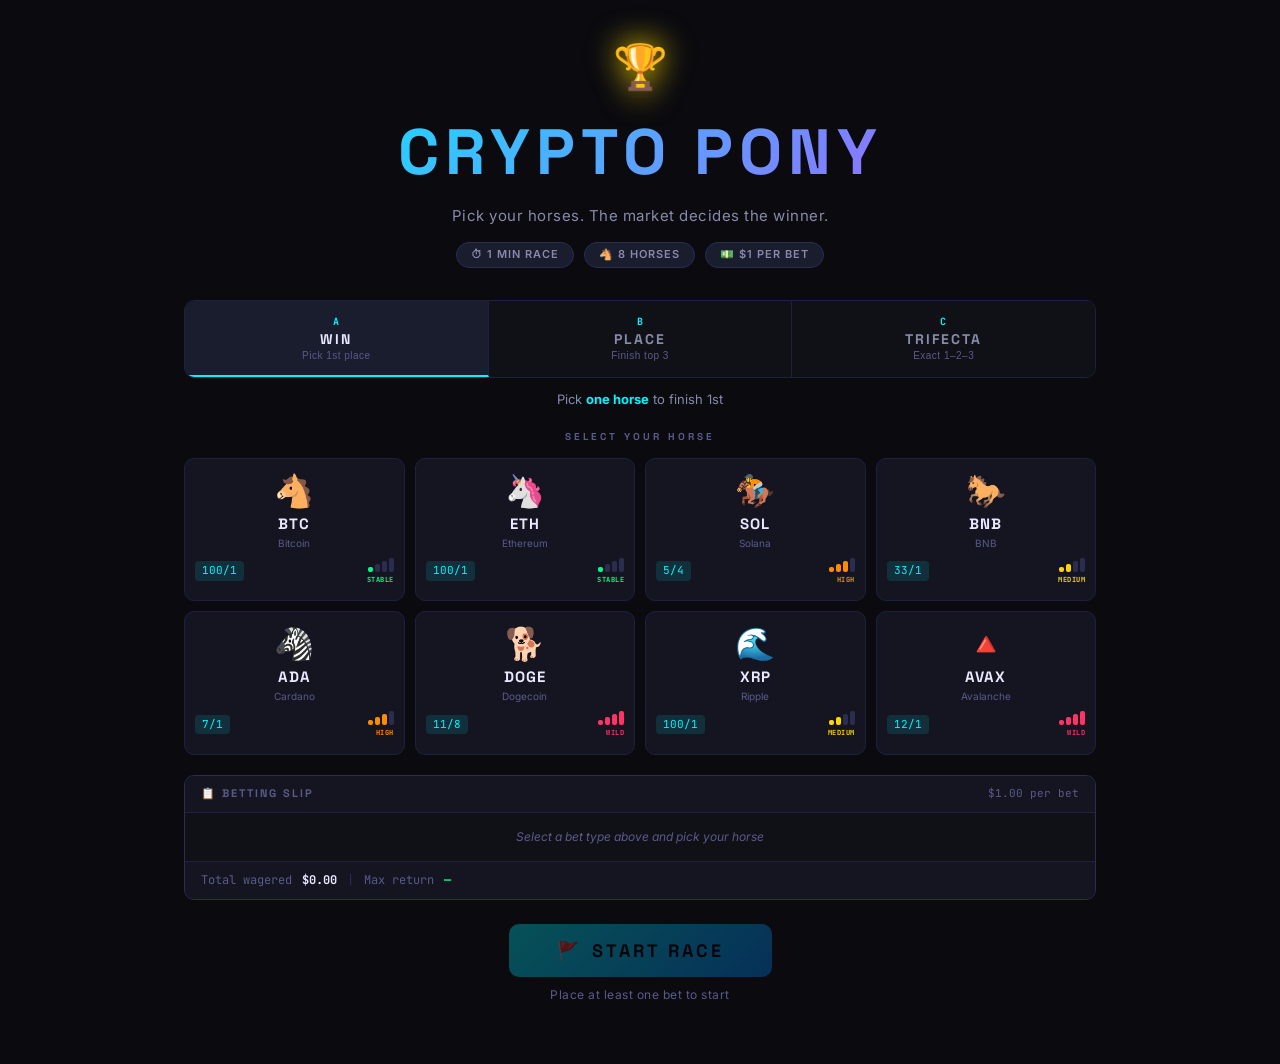
==== index.html @ 546e43b4 "Crypto Pony Races — initial deploy" ====
<!DOCTYPE html>
<html lang="en">
<head>
  <meta charset="UTF-8">
  <meta name="viewport" content="width=device-width, initial-scale=1.0">
  <title>Crypto Pony Races</title>
  <link rel="preconnect" href="https://fonts.googleapis.com">
  <link rel="preconnect" href="https://fonts.gstatic.com" crossorigin>
  <link href="https://fonts.googleapis.com/css2?family=Space+Grotesk:wght@400;700;900&family=Inter:wght@400;500;600&family=JetBrains+Mono:wght@400;700&display=swap" rel="stylesheet">
  <link rel="stylesheet" href="style.css?v=4">
</head>
<body>

  <!-- SCREEN 1: Lobby -->
  <div id="lobby" class="screen active">
    <div class="lobby-inner">

      <header class="lobby-header">
        <div class="logo-mark">🏆</div>
        <h1 class="game-title">CRYPTO PONY</h1>
        <p class="game-subtitle">Pick your horses. The market decides the winner.</p>
        <div class="race-info-bar">
          <span class="info-pill">⏱ 1 MIN RACE</span>
          <span class="info-pill">🐴 8 HORSES</span>
          <span class="info-pill">💵 $1 PER BET</span>
        </div>
      </header>

      <!-- Bet Type Tabs -->
      <div class="bet-tabs-wrapper">
        <div class="bet-tabs">
          <button class="bet-tab active" data-tab="win">
            <span class="bet-tab-key">A</span>
            <span class="bet-tab-label">WIN</span>
            <span class="bet-tab-hint">Pick 1st place</span>
          </button>
          <button class="bet-tab" data-tab="place">
            <span class="bet-tab-key">B</span>
            <span class="bet-tab-label">PLACE</span>
            <span class="bet-tab-hint">Finish top 3</span>
          </button>
          <button class="bet-tab" data-tab="trifecta">
            <span class="bet-tab-key">C</span>
            <span class="bet-tab-label">TRIFECTA</span>
            <span class="bet-tab-hint">Exact 1–2–3</span>
          </button>
        </div>
        <p class="bet-desc" id="bet-desc-text">Pick <strong>one horse</strong> to finish 1st</p>
      </div>

      <!-- Trifecta ordered slots (visible only in trifecta tab) -->
      <div id="trifecta-slots" class="trifecta-slots hidden">
        <div class="trifecta-slot" id="tri-slot-0" data-slot="0">
          <span class="slot-medal">🥇</span>
          <span class="slot-pos">1ST</span>
          <span class="slot-horse">—</span>
        </div>
        <span class="tri-arrow">→</span>
        <div class="trifecta-slot" id="tri-slot-1" data-slot="1">
          <span class="slot-medal">🥈</span>
          <span class="slot-pos">2ND</span>
          <span class="slot-horse">—</span>
        </div>
        <span class="tri-arrow">→</span>
        <div class="trifecta-slot" id="tri-slot-2" data-slot="2">
          <span class="slot-medal">🥉</span>
          <span class="slot-pos">3RD</span>
          <span class="slot-horse">—</span>
        </div>
      </div>

      <!-- Horse Cards -->
      <section class="betting-section">
        <h2 class="section-label">SELECT YOUR HORSE</h2>
        <div id="betting-panel" class="betting-panel">
          <!-- injected by JS -->
        </div>
      </section>

      <!-- Betting Slip Summary -->
      <div class="bet-summary">
        <div class="bet-summary-header">
          <span class="bet-summary-title">📋 BETTING SLIP</span>
          <span class="bet-summary-stake">$1.00 per bet</span>
        </div>
        <div id="summary-rows" class="summary-rows">
          <!-- injected by updateBetSummary() -->
        </div>
        <div class="summary-totals">
          <span class="summary-total-label">Total wagered</span>
          <span id="summary-wagered" class="summary-total-value">$0.00</span>
          <span class="summary-sep">|</span>
          <span class="summary-total-label">Max return</span>
          <span id="summary-return" class="summary-total-value summary-green">—</span>
        </div>
      </div>

      <div class="start-area">
        <button id="start-race-btn" class="btn-start" disabled>
          <span class="btn-icon">🚩</span>
          START RACE
        </button>
        <p id="start-hint" class="start-hint">Place at least one bet to start</p>
      </div>

    </div>
  </div>

  <!-- SCREEN 2: Active Race -->
  <div id="race-screen" class="screen">
    <div class="race-inner">
      <header class="race-header">
        <div class="race-title-block">
          <span class="race-label">CRYPTO PONY RACES</span>
          <span class="race-status">RACE IN PROGRESS</span>
        </div>
        <div class="timer-block">
          <div class="timer-label">TIME REMAINING</div>
          <div id="timer-display" class="timer-display">1:00</div>
        </div>
        <div class="leaderboard-mini">
          <div class="leader-label">LEADING</div>
          <div id="leader-name" class="leader-name">—</div>
        </div>
      </header>

      <div id="track-container" class="track-container">
        <!-- crowd strips + lanes injected by JS -->
      </div>

      <div id="gain-ticker" class="gain-ticker">
        <!-- injected by JS -->
      </div>
    </div>
  </div>

  <!-- SCREEN 3: Results -->
  <div id="results-screen" class="screen">
    <div class="results-inner">

      <div id="winner-banner" class="winner-banner">
        <div class="winner-crown">👑</div>
        <div id="winner-emoji" class="winner-emoji"></div>
        <div id="winner-name" class="winner-name"></div>
        <div id="winner-gain" class="winner-gain"></div>
      </div>

      <div class="bet-results-section">
        <h3 class="section-label">YOUR BETS</h3>
        <div id="bet-results-table" class="bet-results-table"></div>
        <div id="bet-net-row" class="bet-net-row"></div>
      </div>

      <div class="podium-section">
        <h3 class="section-label">FINAL STANDINGS</h3>
        <div id="results-table" class="results-table"></div>
      </div>

      <button id="race-again-btn" class="btn-race-again">
        <span class="btn-icon">🔄</span>
        RACE AGAIN
      </button>
    </div>
  </div>

  <script src="game.js?v=4"></script>
</body>
</html>
---- style.css ----
/* ============================================================
   CRYPTO PONY — Styles v3
   ============================================================ */

/* --- Variables & Reset ---------------------------------------- */
:root {
  --bg:           #0a0a0f;
  --surface:      #0f1117;
  --surface-2:    #141520;
  --surface-3:    #1a1d2e;
  --border:       #1e2040;
  --border-glow:  #2a2d50;

  --cyan:         #00f5ff;
  --cyan-dim:     rgba(0, 245, 255, 0.12);
  --cyan-glow:    rgba(0, 245, 255, 0.4);
  --purple:       #b44fff;
  --purple-dim:   rgba(180, 79, 255, 0.15);
  --purple-glow:  rgba(180, 79, 255, 0.4);
  --gold:         #ffd700;
  --gold-dim:     rgba(255, 215, 0, 0.15);
  --gold-glow:    rgba(255, 215, 0, 0.5);
  --green:        #00ff88;
  --green-dim:    rgba(0, 255, 136, 0.12);
  --red:          #ff3366;
  --red-dim:      rgba(255, 51, 102, 0.12);

  --text:         #e8e8ff;
  --text-muted:   #5a5a8a;
  --text-dim:     #888aaa;

  --font-head:    'Space Grotesk', sans-serif;
  --font-body:    'Inter', sans-serif;
  --font-mono:    'JetBrains Mono', monospace;

  --track-h:      72px;
  --radius:       10px;

  /* Racetrack colours */
  --grass:        #2a6020;
  --grass-dark:   #1e4818;
  --dirt:         #c4956a;
  --dirt-dark:    #b07a50;
  --gate-dark:    #111;
  --gate-mid:     #555;
  --gate-edge:    #999;
}

*, *::before, *::after { box-sizing: border-box; margin: 0; padding: 0; }
html, body { height: 100%; }

body {
  background: var(--bg);
  color: var(--text);
  font-family: var(--font-body);
  line-height: 1.4;
  overflow-x: hidden;
}

/* --- Screens -------------------------------------------------- */
.screen { display: none; min-height: 100vh; }
.screen.active { display: block; }
.hidden { display: none !important; }

/* ============================================================
   LOBBY
   ============================================================ */

.lobby-inner {
  max-width: 960px;
  margin: 0 auto;
  padding: 36px 24px 60px;
}

/* --- Header -------------------------------------------------- */
.lobby-header { text-align: center; margin-bottom: 32px; }

.logo-mark {
  font-size: 44px;
  margin-bottom: 10px;
  filter: drop-shadow(0 0 16px var(--gold));
  animation: floatTrophy 3s ease-in-out infinite;
  display: block;
}

@keyframes floatTrophy {
  0%, 100% { transform: translateY(0); }
  50%       { transform: translateY(-7px); }
}

.game-title {
  font-family: var(--font-head);
  font-size: clamp(36px, 6vw, 64px);
  font-weight: 900;
  letter-spacing: 6px;
  background: linear-gradient(135deg, var(--cyan) 0%, var(--purple) 100%);
  -webkit-background-clip: text;
  -webkit-text-fill-color: transparent;
  background-clip: text;
  margin-bottom: 8px;
}

.game-subtitle {
  font-size: 15px;
  color: var(--text-dim);
  letter-spacing: 0.5px;
  margin-bottom: 16px;
}

.race-info-bar {
  display: flex;
  gap: 10px;
  justify-content: center;
  flex-wrap: wrap;
}

.info-pill {
  background: var(--surface-3);
  border: 1px solid var(--border-glow);
  border-radius: 100px;
  padding: 4px 14px;
  font-size: 11px;
  font-weight: 600;
  letter-spacing: 1px;
  color: var(--text-dim);
}

.section-label {
  font-family: var(--font-head);
  font-size: 10px;
  font-weight: 700;
  letter-spacing: 3px;
  color: var(--text-muted);
  margin-bottom: 14px;
  text-align: center;
}

/* --- Bet Type Tabs ------------------------------------------- */
.bet-tabs-wrapper {
  margin-bottom: 20px;
}

.bet-tabs {
  display: flex;
  border: 1px solid var(--border);
  border-radius: var(--radius);
  overflow: hidden;
  margin-bottom: 12px;
}

.bet-tab {
  flex: 1;
  background: var(--surface);
  border: none;
  border-right: 1px solid var(--border);
  padding: 14px 10px;
  cursor: pointer;
  transition: background 0.2s;
  display: flex;
  flex-direction: column;
  align-items: center;
  gap: 2px;
  color: var(--text-dim);
}

.bet-tab:last-child { border-right: none; }

.bet-tab:hover { background: var(--surface-2); }

.bet-tab.active {
  background: var(--surface-3);
  border-bottom: 2px solid var(--cyan);
  color: var(--text);
}

.bet-tab-key {
  font-family: var(--font-mono);
  font-size: 10px;
  font-weight: 700;
  color: var(--cyan);
  letter-spacing: 1px;
}

.bet-tab-label {
  font-family: var(--font-head);
  font-size: 14px;
  font-weight: 700;
  letter-spacing: 2px;
}

.bet-tab-hint {
  font-size: 10px;
  color: var(--text-muted);
  letter-spacing: 0.5px;
}

.bet-desc {
  font-size: 13px;
  color: var(--text-dim);
  text-align: center;
  min-height: 20px;
}

.bet-desc strong { color: var(--cyan); }

/* --- Trifecta Slots ------------------------------------------ */
.trifecta-slots {
  display: flex;
  align-items: center;
  justify-content: center;
  gap: 10px;
  margin-bottom: 20px;
  padding: 16px;
  background: var(--surface);
  border: 1px solid var(--border);
  border-radius: var(--radius);
}

.trifecta-slot {
  display: flex;
  flex-direction: column;
  align-items: center;
  gap: 4px;
  width: 110px;
  padding: 12px 8px;
  background: var(--surface-2);
  border: 1px dashed var(--border-glow);
  border-radius: 8px;
  cursor: pointer;
  transition: border-color 0.2s, box-shadow 0.2s, background 0.2s;
}

.trifecta-slot:hover {
  border-color: var(--text-muted);
}

.trifecta-slot.filled {
  border-style: solid;
  background: var(--surface-3);
}

.trifecta-slot.filled:nth-child(1) {
  border-color: var(--gold);
  box-shadow: 0 0 12px var(--gold-dim);
}
.trifecta-slot:nth-child(3).filled {
  border-color: #aaa;
  box-shadow: 0 0 12px rgba(170,170,170,0.2);
}
.trifecta-slot:nth-child(5).filled {
  border-color: #cd7f32;
  box-shadow: 0 0 12px rgba(205,127,50,0.2);
}

.slot-medal { font-size: 18px; line-height: 1; }

.slot-pos {
  font-family: var(--font-mono);
  font-size: 9px;
  font-weight: 700;
  letter-spacing: 2px;
  color: var(--text-muted);
}

.slot-horse {
  font-family: var(--font-head);
  font-size: 13px;
  font-weight: 700;
  color: var(--text);
  white-space: nowrap;
}

.tri-arrow {
  font-size: 20px;
  color: var(--text-muted);
  flex-shrink: 0;
}

/* --- Horse Cards -------------------------------------------- */
.betting-section { margin-bottom: 20px; }

.betting-panel {
  display: grid;
  grid-template-columns: repeat(4, 1fr);
  gap: 10px;
}

.horse-card {
  background: var(--surface-2);
  border: 1px solid var(--border);
  border-radius: var(--radius);
  padding: 16px 10px;
  cursor: pointer;
  transition: border-color 0.2s, box-shadow 0.2s, transform 0.15s;
  text-align: center;
  user-select: none;
  position: relative;
  overflow: hidden;
}

.horse-card::before {
  content: '';
  position: absolute;
  inset: 0;
  background: linear-gradient(135deg, var(--purple-dim) 0%, transparent 60%);
  opacity: 0;
  transition: opacity 0.2s;
}

.horse-card:hover { border-color: var(--border-glow); transform: translateY(-2px); }
.horse-card:hover::before { opacity: 0.5; }

/* Win/Place selection — purple */
.horse-card.selected {
  border-color: var(--purple);
  box-shadow: 0 0 18px var(--purple-glow), inset 0 0 16px var(--purple-dim);
  transform: translateY(-2px);
}
.horse-card.selected::before { opacity: 1; }

/* Trifecta position colours */
.horse-card.tri-1 {
  border-color: var(--gold);
  box-shadow: 0 0 18px var(--gold-dim);
}
.horse-card.tri-2 {
  border-color: #aaa;
  box-shadow: 0 0 18px rgba(170,170,170,0.25);
}
.horse-card.tri-3 {
  border-color: #cd7f32;
  box-shadow: 0 0 18px rgba(205,127,50,0.25);
}

.card-selected-badge {
  position: absolute;
  top: 6px;
  right: 6px;
  background: var(--purple);
  color: #fff;
  font-size: 8px;
  font-weight: 700;
  letter-spacing: 0.5px;
  border-radius: 4px;
  padding: 2px 5px;
  opacity: 0;
  transition: opacity 0.2s;
}
.horse-card.selected .card-selected-badge { opacity: 1; }

.card-emoji { font-size: 32px; display: block; margin-bottom: 6px; line-height: 1; }
.card-symbol {
  font-family: var(--font-head);
  font-size: 15px;
  font-weight: 700;
  display: block;
  margin-bottom: 2px;
  letter-spacing: 1px;
}
.card-name { font-size: 10px; color: var(--text-muted); display: block; margin-bottom: 8px; }

.card-meta {
  display: flex;
  align-items: center;
  justify-content: space-between;
  gap: 6px;
}

.card-odds {
  font-family: var(--font-mono);
  font-size: 11px;
  color: var(--cyan);
  background: var(--cyan-dim);
  border-radius: 4px;
  padding: 2px 7px;
  white-space: nowrap;
}

.card-vol {
  display: flex;
  flex-direction: column;
  align-items: flex-end;
  gap: 3px;
}

.vol-bars { display: flex; gap: 2px; align-items: flex-end; }
.vol-bar { width: 5px; border-radius: 2px; background: var(--border-glow); }
.vol-bars .vol-bar:nth-child(1) { height: 5px; }
.vol-bars .vol-bar:nth-child(2) { height: 8px; }
.vol-bars .vol-bar:nth-child(3) { height: 11px; }
.vol-bars .vol-bar:nth-child(4) { height: 14px; }

.vol-label {
  font-size: 7px;
  font-weight: 700;
  letter-spacing: 0.5px;
  font-family: var(--font-mono);
}

/* --- Betting Slip -------------------------------------------- */
.bet-summary {
  background: var(--surface);
  border: 1px solid var(--border-glow);
  border-radius: var(--radius);
  padding: 0;
  margin-bottom: 24px;
  overflow: hidden;
}

.bet-summary-header {
  display: flex;
  align-items: center;
  justify-content: space-between;
  padding: 10px 16px;
  background: var(--surface-2);
  border-bottom: 1px solid var(--border);
}

.bet-summary-title {
  font-family: var(--font-head);
  font-size: 11px;
  font-weight: 700;
  letter-spacing: 2px;
  color: var(--text-muted);
}

.bet-summary-stake {
  font-family: var(--font-mono);
  font-size: 11px;
  color: var(--text-muted);
}

.summary-rows { padding: 4px 0; min-height: 44px; }

.summary-empty {
  font-size: 12px;
  color: var(--text-muted);
  text-align: center;
  padding: 12px 16px;
  font-style: italic;
}

.summary-row {
  display: flex;
  align-items: center;
  gap: 10px;
  padding: 8px 16px;
  border-bottom: 1px solid var(--border);
  font-size: 13px;
}
.summary-row:last-child { border-bottom: none; }

.summary-type {
  font-family: var(--font-mono);
  font-size: 10px;
  font-weight: 700;
  color: var(--cyan);
  width: 100px;
  flex-shrink: 0;
  letter-spacing: 0.5px;
}

.summary-pick {
  flex: 1;
  font-weight: 600;
  font-size: 13px;
  white-space: nowrap;
  overflow: hidden;
  text-overflow: ellipsis;
}

.summary-pays {
  font-family: var(--font-mono);
  font-size: 12px;
  color: var(--text-dim);
  white-space: nowrap;
}
.summary-pays strong { color: var(--green); }

.summary-totals {
  display: flex;
  align-items: center;
  gap: 10px;
  padding: 10px 16px;
  background: var(--surface-2);
  border-top: 1px solid var(--border);
  font-family: var(--font-mono);
  font-size: 12px;
}

.summary-total-label { color: var(--text-muted); }
.summary-total-value { font-weight: 700; color: var(--text); }
.summary-green { color: var(--green) !important; }
.summary-sep { color: var(--border-glow); }

/* --- Start Button ------------------------------------------- */
.start-area { text-align: center; }

.btn-start {
  background: linear-gradient(135deg, var(--cyan) 0%, #0088ff 100%);
  color: #000;
  border: none;
  border-radius: var(--radius);
  padding: 15px 48px;
  font-family: var(--font-head);
  font-size: 18px;
  font-weight: 700;
  letter-spacing: 3px;
  cursor: pointer;
  transition: opacity 0.2s, transform 0.15s, box-shadow 0.2s;
  box-shadow: 0 0 32px var(--cyan-glow);
  display: inline-flex;
  align-items: center;
  gap: 10px;
  margin-bottom: 10px;
}
.btn-start:hover:not(:disabled) {
  transform: translateY(-2px);
  box-shadow: 0 4px 40px var(--cyan-glow);
}
.btn-start:disabled { opacity: 0.3; cursor: not-allowed; box-shadow: none; }
.btn-icon { font-size: 18px; }

.start-hint {
  font-size: 12px;
  color: var(--text-muted);
  letter-spacing: 0.5px;
}

/* ============================================================
   RACE SCREEN
   ============================================================ */

.race-inner {
  max-width: 1100px;
  margin: 0 auto;
  padding: 16px 20px 28px;
}

/* --- Race Header -------------------------------------------- */
.race-header {
  display: flex;
  align-items: center;
  justify-content: space-between;
  background: var(--surface);
  border: 1px solid var(--border);
  border-radius: var(--radius);
  padding: 14px 22px;
  margin-bottom: 16px;
  gap: 20px;
}

.race-title-block { display: flex; flex-direction: column; gap: 3px; }

.race-label {
  font-family: var(--font-head);
  font-size: 12px;
  font-weight: 700;
  letter-spacing: 3px;
  color: var(--text-muted);
}

.race-status {
  font-family: var(--font-head);
  font-size: 11px;
  font-weight: 600;
  letter-spacing: 2px;
  color: var(--green);
}

.timer-block { text-align: center; }

.timer-label {
  font-size: 8px;
  letter-spacing: 3px;
  color: var(--text-muted);
  margin-bottom: 3px;
}

.timer-display {
  font-family: var(--font-head);
  font-size: 52px;
  font-weight: 900;
  color: var(--cyan);
  text-shadow: 0 0 24px var(--cyan-glow);
  letter-spacing: 4px;
  line-height: 1;
  transition: color 0.5s, text-shadow 0.5s;
}

.timer-display.urgent {
  color: var(--red);
  text-shadow: 0 0 24px rgba(255, 51, 102, 0.6);
  animation: timerPulse 0.5s ease-in-out infinite alternate;
}

@keyframes timerPulse {
  from { opacity: 1; }
  to   { opacity: 0.5; }
}

.leaderboard-mini { text-align: right; }
.leader-label {
  font-size: 8px;
  letter-spacing: 3px;
  color: var(--text-muted);
  margin-bottom: 3px;
}
.leader-name {
  font-family: var(--font-head);
  font-size: 20px;
  font-weight: 700;
  color: var(--gold);
  text-shadow: 0 0 12px var(--gold-glow);
}

/* --- Race Track -------------------------------------------- */

.track-container {
  /* Outer green grass frame */
  background: var(--grass);
  border: 3px solid var(--grass-dark);
  border-radius: var(--radius);
  padding: 0;
  display: flex;
  flex-direction: column;
  gap: 1px;           /* thin gap between lanes = chalk lines */
  margin-bottom: 14px;
  position: relative;
  overflow: hidden;
  box-shadow: 0 4px 24px rgba(0,0,0,0.6), inset 0 0 0 1px rgba(255,255,255,0.05);
}

/* "FINISH" text label above finish stripe */
.track-container::after {
  content: '🏁 FINISH';
  position: absolute;
  right: calc(10% - 4px);
  top: 6px;
  font-size: 8px;
  font-weight: 900;
  letter-spacing: 1px;
  color: #fff;
  font-family: var(--font-head);
  background: rgba(0,0,0,0.6);
  padding: 1px 4px;
  border-radius: 3px;
  z-index: 30;
  pointer-events: none;
}

/* Crowd strips (top & bottom) */
.crowd-strip {
  background: linear-gradient(to bottom, #1e4818, var(--grass));
  color: rgba(255,255,255,0.8);
  font-size: 14px;
  padding: 4px 0;
  letter-spacing: 4px;
  white-space: nowrap;
  overflow: hidden;
  user-select: none;
  text-align: center;
  flex-shrink: 0;
  /* Subtle crowd animation */
  animation: crowdSway 4s ease-in-out infinite;
}
.crowd-strip:last-child {
  background: linear-gradient(to top, #1e4818, var(--grass));
  animation-delay: -2s;
}

@keyframes crowdSway {
  0%, 100% { letter-spacing: 4px; }
  50%       { letter-spacing: 5.5px; }
}

/* Individual lane — dirt track */
.lane {
  position: relative;
  height: var(--track-h);
  background: linear-gradient(to bottom, var(--dirt) 0%, var(--dirt-dark) 100%);
  overflow: visible;
  flex-shrink: 0;
}

.lane:nth-child(even) {
  background: linear-gradient(to bottom, #b88050 0%, #a87040 100%);
}

/* Starting gate bars — left edge of each lane */
.lane::before {
  content: '';
  position: absolute;
  left: 0;
  top: 0;
  bottom: 0;
  width: 18px;
  background:
    linear-gradient(90deg, #1a1a1a 0%, #1a1a1a 85%, var(--gate-edge) 85%, var(--gate-edge) 100%),
    repeating-linear-gradient(
      to bottom,
      var(--gate-dark)  0px,
      var(--gate-dark)  5px,
      var(--gate-mid)   5px,
      var(--gate-mid)   8px
    );
  z-index: 5;
}

/* Finish line — right side of each lane, black & white stripes */
.lane::after {
  content: '';
  position: absolute;
  right: 10%;
  top: 0;
  bottom: 0;
  width: 8px;
  background: repeating-linear-gradient(
    to bottom,
    #000 0px,   #000 5px,
    #fff 5px,   #fff 10px
  );
  opacity: 0.55;
  z-index: 3;
}

/* User-bet lane gets a purple left glow */
.lane.user-bet-lane {
  box-shadow: inset 4px 0 0 var(--purple), inset 0 0 24px rgba(180,79,255,0.15);
}

/* Rank badge (#1, #2…) near finish line */
.lane-rank {
  position: absolute;
  right: 12%;
  top: 50%;
  transform: translateY(-50%);
  font-family: var(--font-mono);
  font-size: 11px;
  font-weight: 700;
  color: rgba(0,0,0,0.35);
  z-index: 2;
  pointer-events: none;
}

/* Horse element — horizontal layout [emoji] [SYMBOL / gain%] */
.horse {
  position: absolute;
  left: 2%;
  top: 50%;
  transform: translateY(-50%);
  display: flex;
  flex-direction: row;
  align-items: center;
  gap: 5px;
  z-index: 10;
  transition: left 1.8s cubic-bezier(0.25, 0.46, 0.45, 0.94);
}

/* Gallop — bobs on transform (separate from left transition) */
.horse.racing {
  animation: gallop 0.32s ease-in-out infinite alternate;
}

@keyframes gallop {
  from { transform: translateY(calc(-50% - 4px)) rotate(-2deg); }
  to   { transform: translateY(calc(-50% + 4px)) rotate(2deg); }
}

/* Crown floats above the horse, positioned relative to .horse */
.horse-crown {
  position: absolute;
  top: -18px;
  left: 14px;     /* roughly above the emoji center */
  font-size: 13px;
  z-index: 15;
  pointer-events: none;
  animation: crownFloat 1.2s ease-in-out infinite alternate;
}

@keyframes crownFloat {
  from { transform: translateY(0); }
  to   { transform: translateY(-3px); }
}

/* Emoji — flip horizontally so horses face RIGHT (direction of travel) */
.horse-emoji {
  font-size: 30px;
  line-height: 1;
  flex-shrink: 0;
  display: inline-block;
  transform: scaleX(-1);
  filter: drop-shadow(0 2px 6px rgba(0,0,0,0.5));
}

/* Label pill: SYMBOL on top, gain% below */
.horse-tag {
  display: flex;
  flex-direction: column;
  align-items: flex-start;
  gap: 1px;
  background: rgba(0, 0, 0, 0.65);
  border-radius: 5px;
  padding: 2px 6px;
  border: 1px solid rgba(255,255,255,0.1);
  backdrop-filter: blur(2px);
}

.horse-symbol {
  font-family: var(--font-head);
  font-size: 11px;
  font-weight: 700;
  color: #fff;
  letter-spacing: 0.5px;
  white-space: nowrap;
  line-height: 1.2;
}

.horse-gain-label {
  font-family: var(--font-mono);
  font-size: 9px;
  font-weight: 700;
  white-space: nowrap;
  line-height: 1.2;
}

.horse-gain-label.positive { color: var(--green); }
.horse-gain-label.negative { color: var(--red); }
.horse-gain-label.neutral  { color: rgba(255,255,255,0.5); }

/* --- Gain Ticker -------------------------------------------- */
.gain-ticker {
  display: flex;
  gap: 6px;
  flex-wrap: wrap;
  padding: 10px 14px;
  background: var(--surface);
  border: 1px solid var(--border);
  border-radius: var(--radius);
}

.ticker-item {
  display: flex;
  align-items: center;
  gap: 5px;
  font-family: var(--font-mono);
  font-size: 11px;
  padding: 3px 9px;
  background: var(--surface-2);
  border-radius: 6px;
  border: 1px solid var(--border);
  transition: border-color 0.3s, background 0.3s;
}

.ticker-item.leader {
  border-color: var(--gold);
  background: var(--gold-dim);
}

.ticker-symbol { font-weight: 700; color: var(--text); }
.ticker-gain.positive { color: var(--green); font-weight: 700; }
.ticker-gain.negative { color: var(--red);   font-weight: 700; }
.ticker-gain.neutral  { color: var(--text-muted); }

/* ============================================================
   RESULTS SCREEN
   ============================================================ */

.results-inner {
  max-width: 700px;
  margin: 0 auto;
  padding: 36px 24px 60px;
  text-align: center;
}

/* --- Winner Banner ------------------------------------------ */
.winner-banner { margin-bottom: 32px; animation: fadeIn 0.8s ease-out; }

@keyframes fadeIn {
  from { opacity: 0; transform: translateY(20px); }
  to   { opacity: 1; transform: translateY(0); }
}

.winner-crown {
  font-size: 48px;
  display: block;
  margin-bottom: 6px;
  animation: crownBounce 0.8s ease-out;
}

@keyframes crownBounce {
  0%   { transform: translateY(-30px); opacity: 0; }
  60%  { transform: translateY(6px); opacity: 1; }
  100% { transform: translateY(0); }
}

.winner-emoji  { font-size: 64px; display: block; margin-bottom: 8px; animation: winnerPop 0.5s 0.2s both; }

@keyframes winnerPop {
  from { transform: scale(0.4); opacity: 0; }
  to   { transform: scale(1);   opacity: 1; }
}

.winner-name {
  font-family: var(--font-head);
  font-size: clamp(40px, 8vw, 68px);
  font-weight: 900;
  color: var(--gold);
  text-shadow: 0 0 40px var(--gold-glow);
  letter-spacing: 4px;
  animation: goldPulse 1.5s ease-in-out infinite alternate;
  margin-bottom: 6px;
}

@keyframes goldPulse {
  from { text-shadow: 0 0 20px var(--gold-glow); }
  to   { text-shadow: 0 0 60px var(--gold-glow), 0 0 100px rgba(255,215,0,0.2); }
}

.winner-gain {
  font-family: var(--font-mono);
  font-size: 20px;
  font-weight: 700;
  color: var(--green);
}

/* --- Bet Results -------------------------------------------- */
.bet-results-section {
  margin-bottom: 28px;
  text-align: left;
  animation: fadeIn 0.8s 0.3s both;
}

.bet-results-table {
  display: flex;
  flex-direction: column;
  gap: 6px;
  margin-bottom: 6px;
}

.bet-result-row {
  display: flex;
  align-items: center;
  gap: 10px;
  padding: 10px 14px;
  border-radius: 8px;
  border: 1px solid var(--border);
  background: var(--surface-2);
}

.bet-result-row.bet-won {
  border-color: var(--green);
  background: var(--green-dim);
}

.bet-result-row.bet-lost {
  border-color: var(--border);
  background: var(--surface-2);
}

.br-type {
  font-family: var(--font-mono);
  font-size: 9px;
  font-weight: 700;
  letter-spacing: 0.5px;
  color: var(--cyan);
  width: 90px;
  flex-shrink: 0;
}

.br-middle {
  flex: 1;
  display: flex;
  flex-direction: column;
  gap: 2px;
  overflow: hidden;
}

.br-pick {
  font-size: 13px;
  font-weight: 600;
  color: var(--text);
  white-space: nowrap;
  overflow: hidden;
  text-overflow: ellipsis;
}

.br-finish {
  font-size: 11px;
  color: var(--text-muted);
  white-space: nowrap;
  overflow: hidden;
  text-overflow: ellipsis;
}

.br-pnl {
  font-family: var(--font-mono);
  font-size: 15px;
  font-weight: 700;
  white-space: nowrap;
  flex-shrink: 0;
}

.br-pnl.positive { color: var(--green); }
.br-pnl.negative { color: var(--red); }

.bet-net-row {
  display: flex;
  align-items: center;
  justify-content: space-between;
  padding: 10px 14px;
  border-top: 2px solid var(--border-glow);
  margin-top: 2px;
}

.net-label {
  font-family: var(--font-head);
  font-size: 11px;
  font-weight: 700;
  letter-spacing: 2px;
  color: var(--text-muted);
}

.net-value {
  font-family: var(--font-head);
  font-size: 20px;
  font-weight: 900;
}

.net-value.positive { color: var(--green); }
.net-value.negative { color: var(--red); }
.net-value.neutral  { color: var(--text-dim); }

.no-bets-msg {
  font-size: 13px;
  color: var(--text-muted);
  text-align: center;
  padding: 12px;
  font-style: italic;
}

/* --- Final Standings ---------------------------------------- */
.podium-section {
  margin-bottom: 28px;
  text-align: left;
  animation: fadeIn 0.8s 0.5s both;
}

.results-table { display: flex; flex-direction: column; gap: 5px; }

.result-row {
  display: flex;
  align-items: center;
  gap: 10px;
  padding: 9px 14px;
  background: var(--surface-2);
  border: 1px solid var(--border);
  border-radius: 8px;
}

.result-row.place-1 {
  border-color: var(--gold);
  background: var(--gold-dim);
}

.result-row.user-horse { border-color: var(--purple); }

.result-place { font-family: var(--font-mono); font-size: 13px; font-weight: 700; color: var(--text-muted); width: 26px; text-align: center; }
.result-row.place-1 .result-place { color: var(--gold); }
.result-emoji { font-size: 22px; width: 28px; text-align: center; }
.result-name  { flex: 1; font-weight: 600; font-size: 13px; }
.result-symbol { font-family: var(--font-mono); font-size: 10px; color: var(--text-muted); }
.result-gain  { font-family: var(--font-mono); font-size: 13px; font-weight: 700; margin-left: auto; }
.result-gain.positive { color: var(--green); }
.result-gain.negative { color: var(--red); }

/* --- Race Again Button ------------------------------------- */
.btn-race-again {
  background: var(--surface-3);
  color: var(--text);
  border: 1px solid var(--border-glow);
  border-radius: var(--radius);
  padding: 13px 38px;
  font-family: var(--font-head);
  font-size: 15px;
  font-weight: 700;
  letter-spacing: 3px;
  cursor: pointer;
  transition: border-color 0.2s, box-shadow 0.2s, transform 0.15s;
  display: inline-flex;
  align-items: center;
  gap: 10px;
  animation: fadeIn 0.8s 0.7s both;
}

.btn-race-again:hover {
  border-color: var(--cyan);
  box-shadow: 0 0 20px var(--cyan-glow);
  transform: translateY(-2px);
}

/* ============================================================
   RESPONSIVE
   ============================================================ */

@media (max-width: 768px) {
  .betting-panel { grid-template-columns: repeat(2, 1fr); }
  .timer-display { font-size: 36px; }
  .race-header   { flex-wrap: wrap; gap: 10px; }
  .trifecta-slots { gap: 6px; }
  .trifecta-slot  { width: 90px; }

  :root { --track-h: 60px; }
  .horse-emoji { font-size: 24px; }
}

@media (max-width: 480px) {
  .game-title { font-size: 32px; }
  .bet-tab-hint { display: none; }
  .br-type { width: 70px; font-size: 8px; }
}
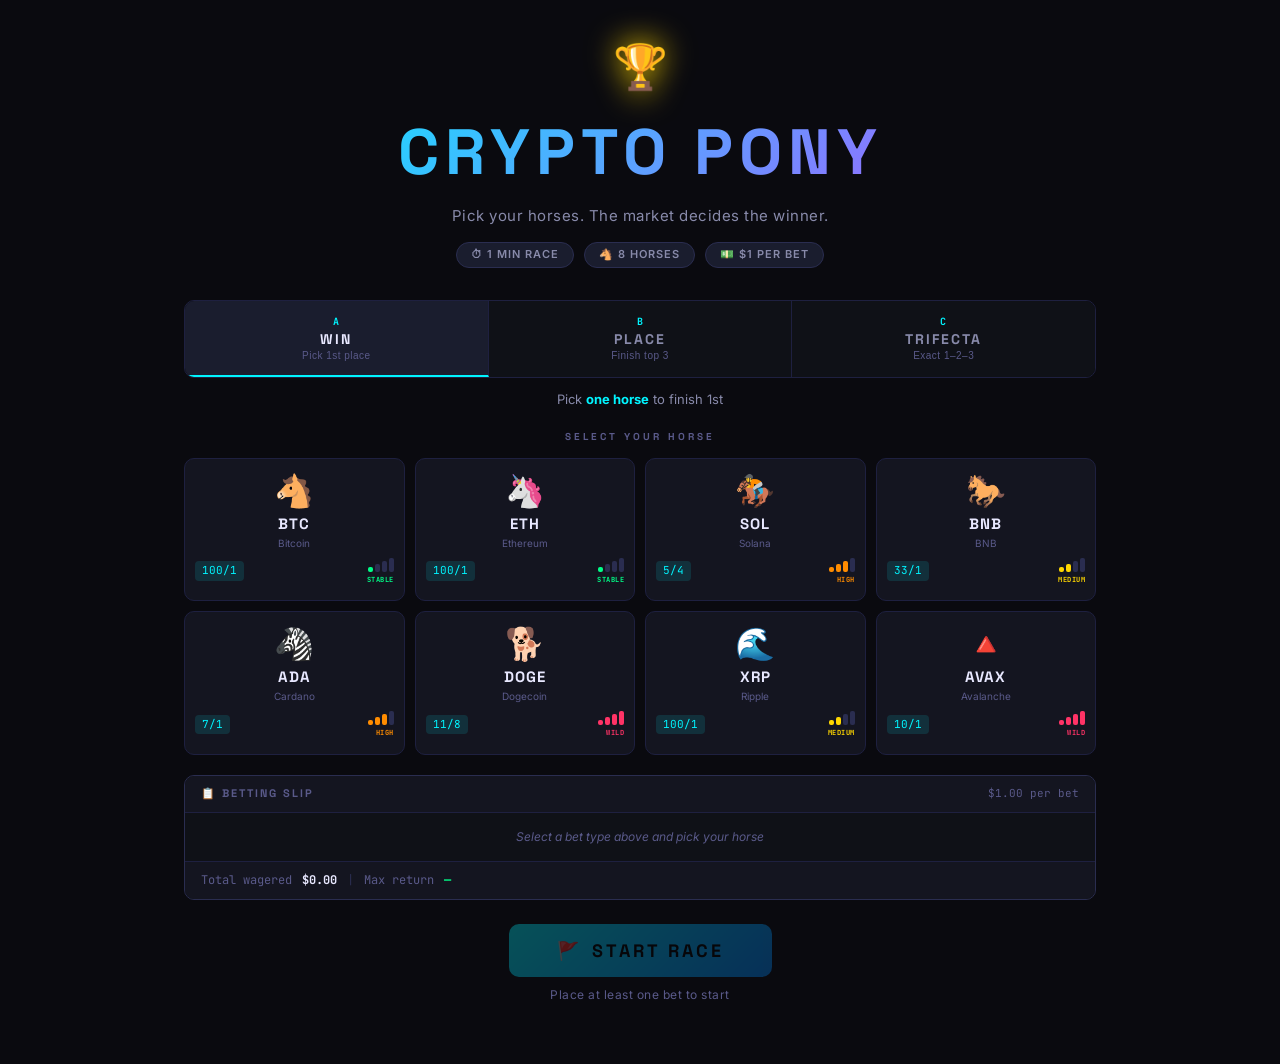
==== commit b97ced7e: "Continuous horse movement via rAF velocity model" ====
--- a/index.html
+++ b/index.html
@@ -7,7 +7,7 @@
   <link rel="preconnect" href="https://fonts.googleapis.com">
   <link rel="preconnect" href="https://fonts.gstatic.com" crossorigin>
   <link href="https://fonts.googleapis.com/css2?family=Space+Grotesk:wght@400;700;900&family=Inter:wght@400;500;600&family=JetBrains+Mono:wght@400;700&display=swap" rel="stylesheet">
-  <link rel="stylesheet" href="style.css?v=4">
+  <link rel="stylesheet" href="style.css?v=5">
 </head>
 <body>
 
@@ -163,6 +163,6 @@
     </div>
   </div>
 
-  <script src="game.js?v=4"></script>
+  <script src="game.js?v=5"></script>
 </body>
 </html>
--- a/style.css
+++ b/style.css
@@ -754,7 +754,7 @@
   align-items: center;
   gap: 5px;
   z-index: 10;
-  transition: left 1.8s cubic-bezier(0.25, 0.46, 0.45, 0.94);
+  /* no transition on left — position is driven by rAF at 60 fps */
 }
 
 /* Gallop — bobs on transform (separate from left transition) */
